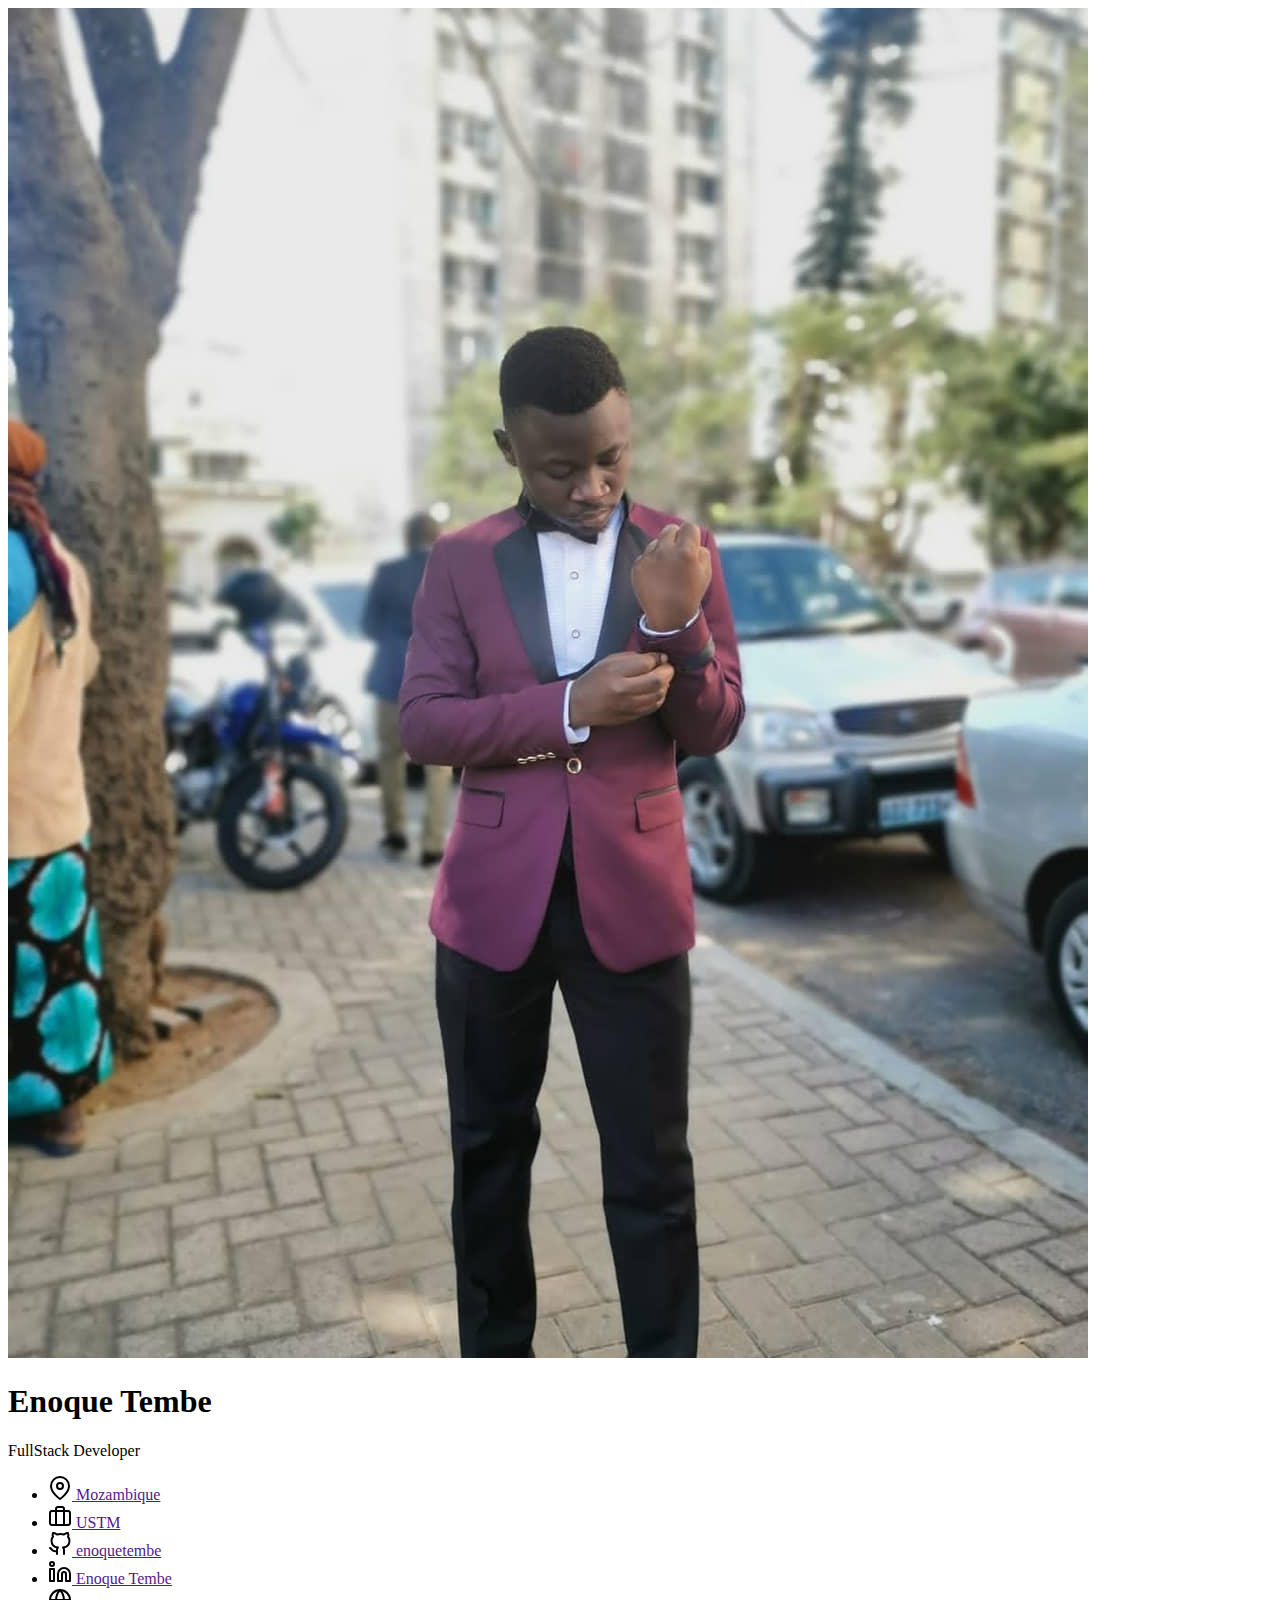
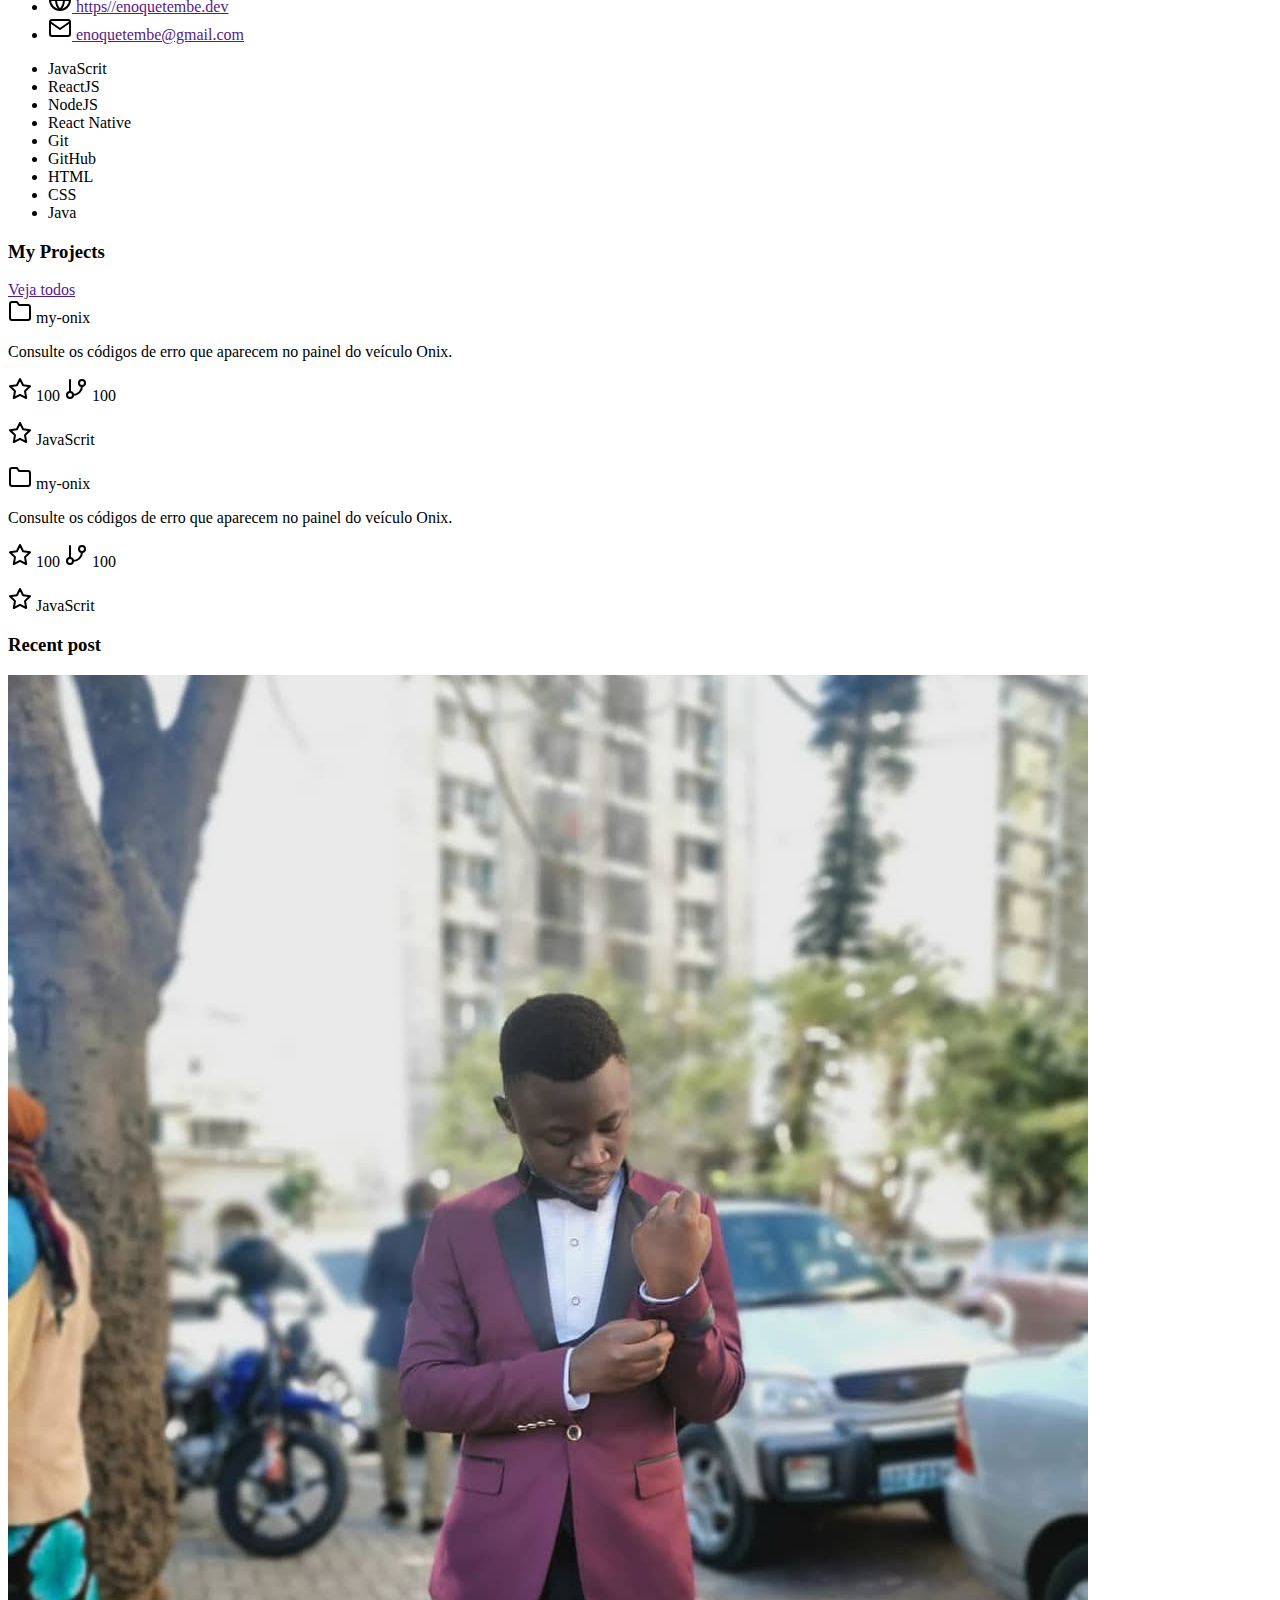
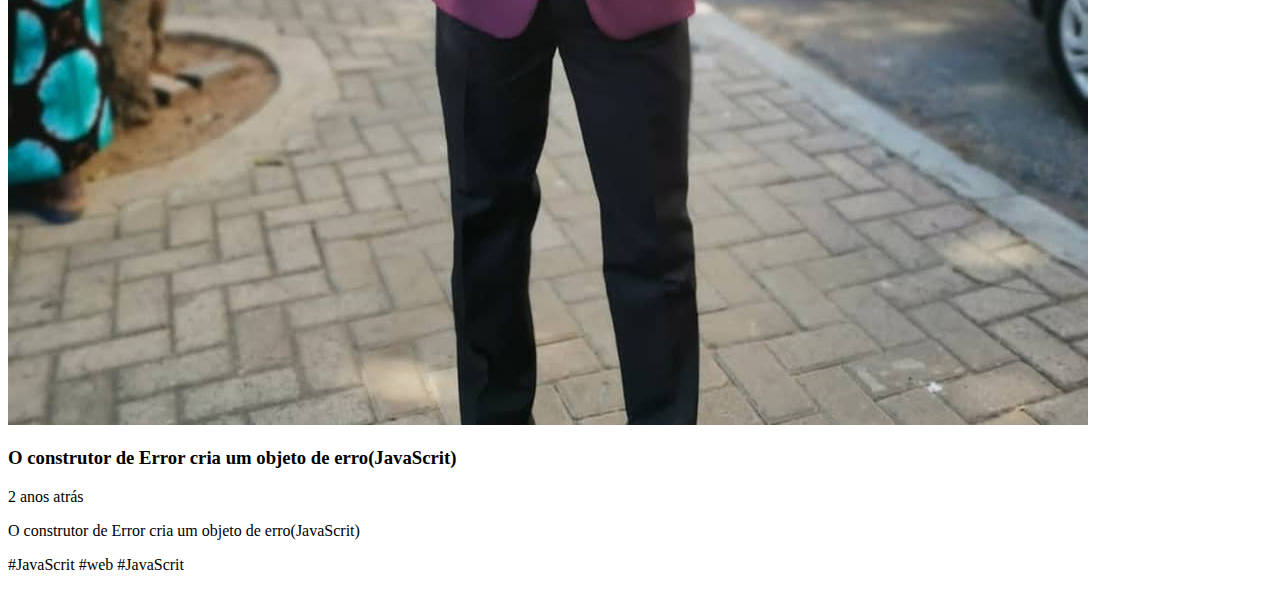
==== Portifolio/index.html @ f6a9cf25 "commit inicial no projecto portifolio" ====
<!DOCTYPE html>
<html lang="en">
<head>
    <meta charset="UTF-8">
    <meta http-equiv="X-UA-Compatible" content="IE=edge">
    <meta name="viewport" content="width=device-width, initial-scale=1.0">
    <title>Enoque Tembe</title>
</head>
<body>
    <div class="container">

        <aside class="side"> <!--Start side-->

            <div class="item profile">
                <div>
                    <img src="./images/photo.jpg" alt="Enoque's profile picture" />
                </div>
                <h1>Enoque Tembe</h1>
                <p>
                    FullStack Developer
                </p>
            </div>

            <div class="item info">
                <ul>
                    <li>
                        <a href=""> <img src="./images/map-pin.svg" alt=""> Mozambique </a>
                    </li>

                    <li>
                        <a href=""> <img src="./images/briefcase.svg" alt=""> USTM </a>
                    </li>

                    <li>
                        <a href=""> <img src="./images/github.svg" alt=""> enoquetembe </a>
                    </li>

                    <li>
                        <a href=""> <img src="./images/linkedin.svg" alt=""> Enoque Tembe </a>
                    </li>

                    <li>
                        <a href=""> <img src="./images/globe.svg" alt=""> https//enoquetembe.dev </a>
                    </li>

                    <li>
                        <a href=""> <img src="./images/mail.svg" alt=""> enoquetembe@gmail.com </a>
                    </li>
                </ul>
                
            </div>
            
            <div class="item tech">
                <ul>
                    <li> JavaScrit </li>
                    <li> ReactJS </li>
                    <li> NodeJS </li>
                    <li> React Native </li>
                    <li> Git </li>
                    <li> GitHub </li>
                    <li> HTML </li>
                    <li> CSS </li>
                    <li> Java </li>
                </ul>
            </div>

        </aside> <!--End side-->

        <main class="main-content"> <!--Start main-->
            <section class="section projects">
                <div class="title">
                    <h3>My Projects</h3>
                    <a href="">Veja todos </a>
                </div>

                <div class="cards"> <!--Start cards-->
                    <div class="project"> <!--Start project-->
                        <header >
                            <img src="./images/folder.svg" alt="">
                            my-onix
                        </header>

                        <div>
                            <p>
                                Consulte os códigos de erro que aparecem no painel do veículo Onix.
                            </p>
                        </div>

                        <div class="github-stats">
                            <p> 
                                <img src="./images/star.svg" alt=""> 100  <img src="./images/git-branch.svg" alt=""> 100 
                            </p>
                            <p> 
                                <img src="./images/star.svg" alt=""> JavaScrit
                            </p> 
                        </div>

                    </div> <!--End project-->

                    <div class="project"> <!--Start project-->
                        <header >
                            <img src="./images/folder.svg" alt="">
                            my-onix
                        </header>

                        <div>
                            <p>
                                Consulte os códigos de erro que aparecem no painel do veículo Onix.
                            </p>
                        </div>

                        <div class="github-stats">
                            <p> 
                                <img src="./images/star.svg" alt=""> 100  <img src="./images/git-branch.svg" alt=""> 100 
                            </p>
                            <p> 
                                <img src="./images/star.svg" alt=""> JavaScrit
                            </p> 
                        </div>

                    </div> <!--End project-->

                </div> <!--End cards-->
                
            </section>

            <section class="section posts">
                <div class="title">
                    <h3>Recent post</h3>
                </div>

                <div class="post">
                    <div>
                        <img src="./images/photo.jpg" alt="">
                    </div>

                    <div class="post-content">
                        <header>
                            <h3>O construtor de Error cria um objeto de erro(JavaScrit)</h3>
                            <p>2 anos atrás</p>
                        </header>

                        <div class="content">
                            <p>
                                O construtor de Error cria um objeto de erro(JavaScrit)
                            </p>

                            <p>
                                #JavaScrit #web #JavaScrit
                            </p>
                        </div>
                    </div>
                </div>
            </section>
        </main> <!--End main-->
    </div>
</body>
</html>
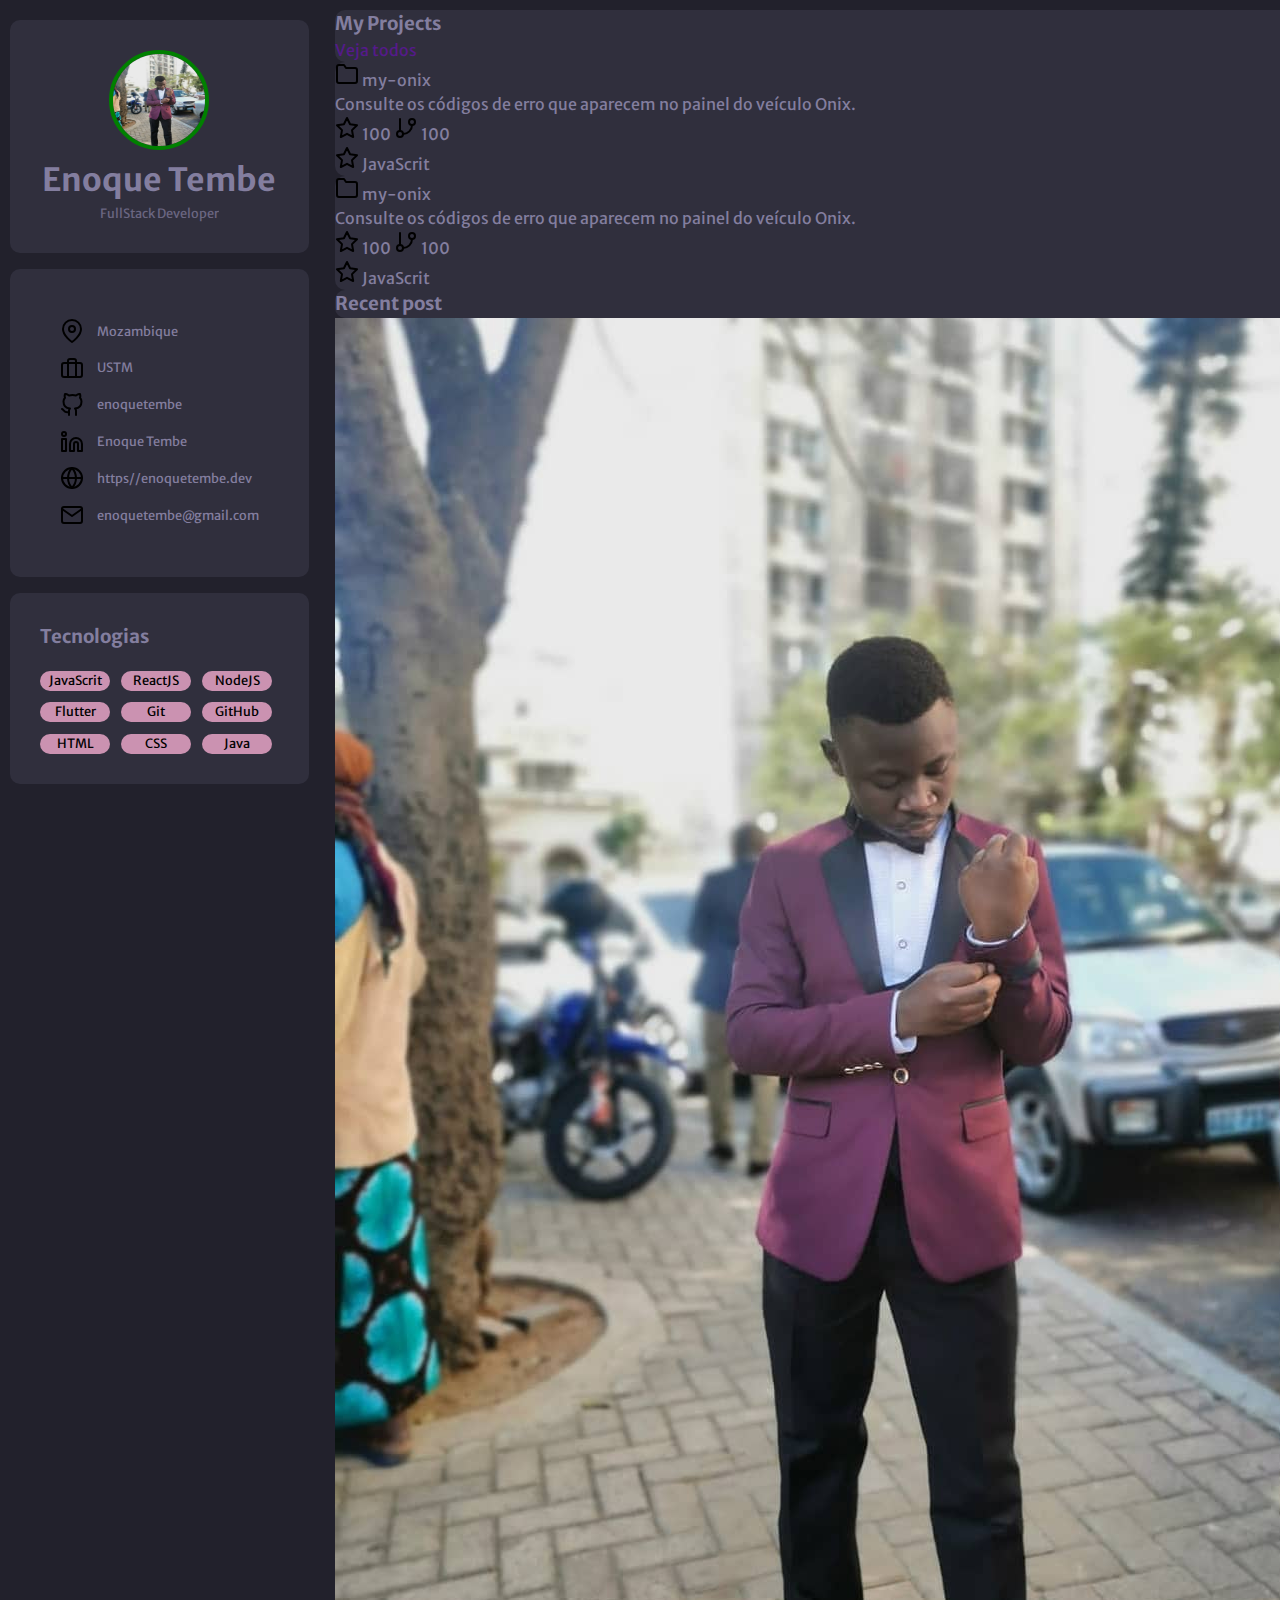
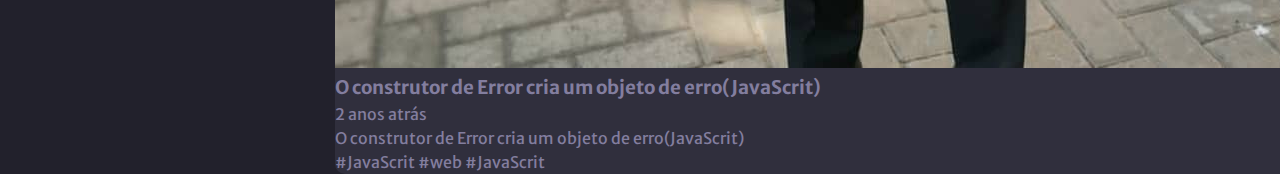
==== commit 7ee1d042: "side bar" ====
--- a/Portifolio/index.html
+++ b/Portifolio/index.html
@@ -4,6 +4,7 @@
     <meta charset="UTF-8">
     <meta http-equiv="X-UA-Compatible" content="IE=edge">
     <meta name="viewport" content="width=device-width, initial-scale=1.0">
+    <link rel="stylesheet" href="./css/style.css">
     <title>Enoque Tembe</title>
 </head>
 <body>
@@ -11,7 +12,7 @@
 
         <aside class="side"> <!--Start side-->
 
-            <div class="item profile">
+            <div class="item profile card">
                 <div>
                     <img src="./images/photo.jpg" alt="Enoque's profile picture" />
                 </div>
@@ -21,7 +22,7 @@
                 </p>
             </div>
 
-            <div class="item info">
+            <div class="item info card">
                 <ul>
                     <li>
                         <a href=""> <img src="./images/map-pin.svg" alt=""> Mozambique </a>
@@ -50,12 +51,15 @@
                 
             </div>
             
-            <div class="item tech">
+            <div class="item tech card">
+                <header>
+                    <h3>Tecnologias</h3>
+                </header>
                 <ul>
                     <li> JavaScrit </li>
                     <li> ReactJS </li>
                     <li> NodeJS </li>
-                    <li> React Native </li>
+                    <li> Flutter </li>
                     <li> Git </li>
                     <li> GitHub </li>
                     <li> HTML </li>
@@ -68,13 +72,14 @@
 
         <main class="main-content"> <!--Start main-->
             <section class="section projects">
-                <div class="title">
+
+                <div class="title card">
                     <h3>My Projects</h3>
                     <a href="">Veja todos </a>
                 </div>
 
                 <div class="cards"> <!--Start cards-->
-                    <div class="project"> <!--Start project-->
+                    <div class="project card"> <!--Start project-->
                         <header >
                             <img src="./images/folder.svg" alt="">
                             my-onix
@@ -97,7 +102,7 @@
 
                     </div> <!--End project-->
 
-                    <div class="project"> <!--Start project-->
+                    <div class="project card"> <!--Start project-->
                         <header >
                             <img src="./images/folder.svg" alt="">
                             my-onix
@@ -125,11 +130,11 @@
             </section>
 
             <section class="section posts">
-                <div class="title">
+                <div class="title card">
                     <h3>Recent post</h3>
                 </div>
 
-                <div class="post">
+                <div class="post card">
                     <div>
                         <img src="./images/photo.jpg" alt="">
                     </div>
--- a/Portifolio/css/style.css
+++ b/Portifolio/css/style.css
@@ -0,0 +1,115 @@
+@import url('https://fonts.googleapis.com/css2?family=Merriweather+Sans:wght@400;500;700&display=swap');
+:root {
+    --body-bg-color: #22212C;
+    --text-color: #837E9F;
+    --bg-cards: #302F3D;
+    --bg-techs: #CB92B1;
+  }
+
+  * {
+    margin: 0;
+    padding: 0;
+    outline: none;
+    text-decoration: none;
+    list-style: none;
+    box-sizing: border-box;
+  }
+
+  body {
+    background-color: var(--body-bg-color);
+    color: var(--text-color);
+    font-family: 'Merriweather Sans', sans-serif;
+    font-size: 16px;
+    line-height: 1.5;
+  }
+
+  .container {
+    max-width: 1400px;
+    width: 100%;
+    margin-inline:auto;
+    margin-top: 10px;
+    display: flex;
+    gap: 1rem;
+   
+  }
+
+  .card {
+    background: var(--bg-cards);
+    border-radius: 10px;
+  }
+
+  .side {
+    display: flex;
+    flex-direction: column;
+    gap: 1rem;
+    margin: 10px;
+  }
+
+  .side .profile {
+    display: flex;
+    flex-direction: column;
+    align-items: center;
+    justify-content: center;
+    flex-basis: 50px;
+    padding: 30px;
+  }
+
+  .side .profile img {
+    width: 100px;
+    height: 100px;
+    border: 4px solid green;
+    border-radius: 50%;
+  }
+
+  .side .profile p {
+    font-size: .8rem;
+    opacity: 70%;
+  }
+
+  .side .info  {
+    display: flex;
+    justify-content: start;
+    align-items: center;
+    font-size: .8rem;
+    padding: 50px;
+  
+  }
+  .side .info ul {
+    display: flex;
+    flex-direction: column;
+    gap: .8rem;
+    justify-content: center;
+  }
+
+  .side .info li a {
+    display: flex;
+    align-items: center;
+    gap: .8rem;
+    color: var(--text-color);
+  }
+
+  .side .info img {
+    color: red;
+  }
+
+  .side .tech {
+    padding: 30px;
+
+  }
+
+  .side .tech ul {
+    display: flex;
+    gap: .7rem;
+    flex-wrap: wrap;
+    margin-top: 20px;
+  }
+
+  .side .tech li {
+    background: var(--bg-techs);
+    border-radius: 10px;
+    flex: 0 0 70px;
+    height: 20px;
+    text-align: center;
+    font-size: .8rem;
+    color: #000;
+  }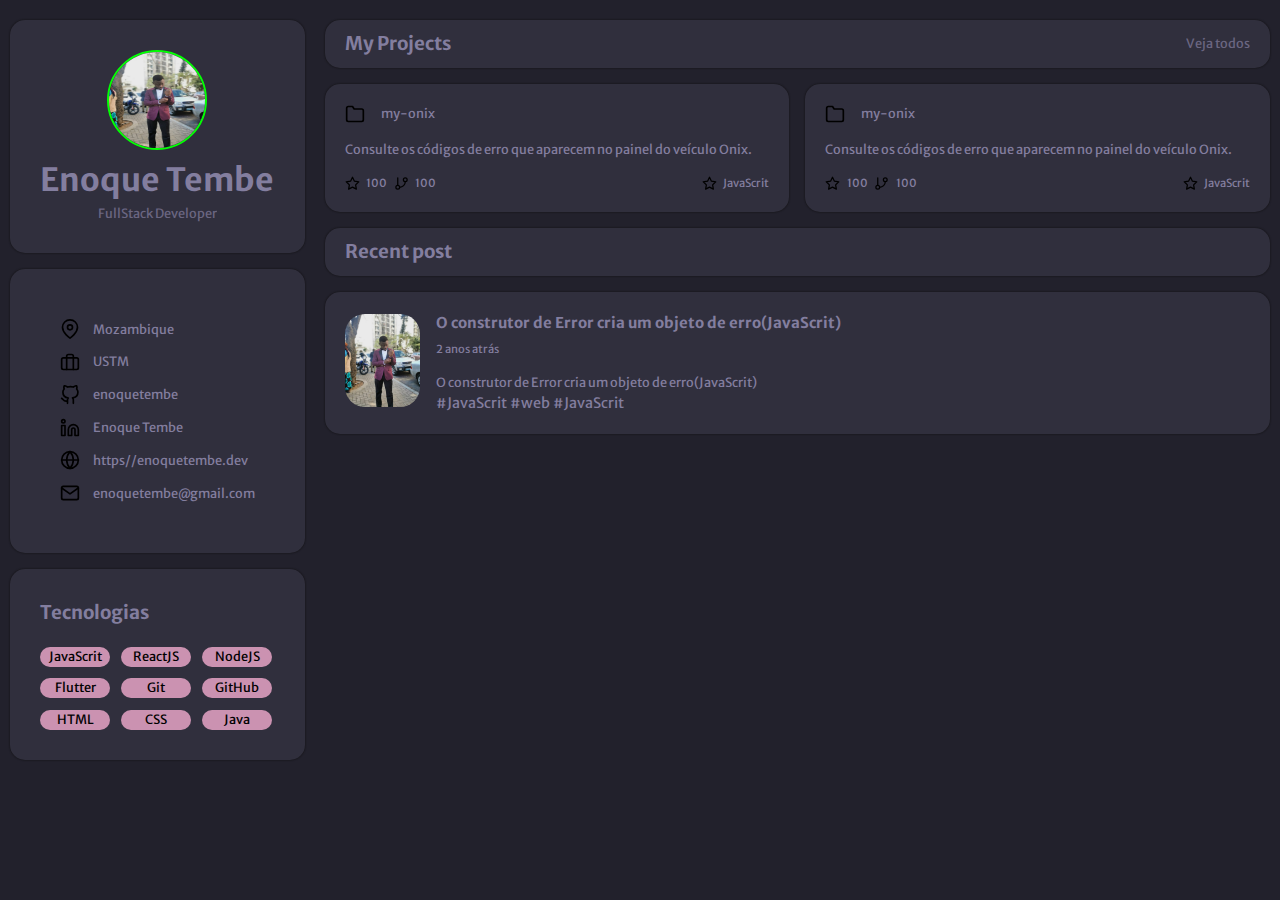
==== commit 5fd332c1: "formatando main" ====
--- a/Portifolio/index.html
+++ b/Portifolio/index.html
@@ -12,7 +12,7 @@
 
         <aside class="side"> <!--Start side-->
 
-            <div class="item profile card">
+            <div class="profile card">
                 <div>
                     <img src="./images/photo.jpg" alt="Enoque's profile picture" />
                 </div>
@@ -22,30 +22,30 @@
                 </p>
             </div>
 
-            <div class="item info card">
+            <div class="info card">
                 <ul>
                     <li>
-                        <a href=""> <img src="./images/map-pin.svg" alt=""> Mozambique </a>
+                        <a href=""> <img src="./images/map-pin.svg" alt="map locanion icon"> Mozambique </a>
                     </li>
 
                     <li>
-                        <a href=""> <img src="./images/briefcase.svg" alt=""> USTM </a>
+                        <a href=""> <img src="./images/briefcase.svg" alt="Work icon"> USTM </a>
                     </li>
 
                     <li>
-                        <a href=""> <img src="./images/github.svg" alt=""> enoquetembe </a>
+                        <a href=""> <img src="./images/github.svg" alt="github icon"> enoquetembe </a>
                     </li>
 
                     <li>
-                        <a href=""> <img src="./images/linkedin.svg" alt=""> Enoque Tembe </a>
+                        <a href=""> <img src="./images/linkedin.svg" alt="linkedin icon"> Enoque Tembe </a>
                     </li>
 
                     <li>
-                        <a href=""> <img src="./images/globe.svg" alt=""> https//enoquetembe.dev </a>
+                        <a href=""> <img src="./images/globe.svg" alt="internet icon"> https//enoquetembe.dev </a>
                     </li>
 
                     <li>
-                        <a href=""> <img src="./images/mail.svg" alt=""> enoquetembe@gmail.com </a>
+                        <a href=""> <img src="./images/mail.svg" alt="mail icon"> enoquetembe@gmail.com </a>
                     </li>
                 </ul>
                 
@@ -71,88 +71,92 @@
         </aside> <!--End side-->
 
         <main class="main-content"> <!--Start main-->
-            <section class="section projects">
-
-                <div class="title card">
-                    <h3>My Projects</h3>
-                    <a href="">Veja todos </a>
-                </div>
+            <section class="section">
 
                 <div class="cards"> <!--Start cards-->
-                    <div class="project card"> <!--Start project-->
-                        <header >
-                            <img src="./images/folder.svg" alt="">
-                            my-onix
-                        </header>
-
-                        <div>
-                            <p>
-                                Consulte os códigos de erro que aparecem no painel do veículo Onix.
-                            </p>
-                        </div>
-
-                        <div class="github-stats">
-                            <p> 
-                                <img src="./images/star.svg" alt=""> 100  <img src="./images/git-branch.svg" alt=""> 100 
-                            </p>
-                            <p> 
-                                <img src="./images/star.svg" alt=""> JavaScrit
-                            </p> 
-                        </div>
-
-                    </div> <!--End project-->
-
-                    <div class="project card"> <!--Start project-->
-                        <header >
-                            <img src="./images/folder.svg" alt="">
-                            my-onix
-                        </header>
-
-                        <div>
-                            <p>
-                                Consulte os códigos de erro que aparecem no painel do veículo Onix.
-                            </p>
-                        </div>
-
-                        <div class="github-stats">
-                            <p> 
-                                <img src="./images/star.svg" alt=""> 100  <img src="./images/git-branch.svg" alt=""> 100 
-                            </p>
-                            <p> 
-                                <img src="./images/star.svg" alt=""> JavaScrit
-                            </p> 
-                        </div>
-
-                    </div> <!--End project-->
-
-                </div> <!--End cards-->
+                    <div class="title card">
+                        <h3>My Projects</h3>
+                        <a href="">Veja todos </a>
+                    </div>
+    
+                    <div class=" projects"> 
+                        <div class="project card"> <!--Start project-->
+                            <header >
+                                <img src="./images/folder.svg" alt="folder icon">
+                                my-onix
+                            </header>
+    
+                            <div>
+                                <p>
+                                    Consulte os códigos de erro que aparecem no painel do veículo Onix.
+                                </p>
+                            </div>
+    
+                            <div class="github-stats">
+                                <p> 
+                                    <img src="./images/star.svg" alt="star icon"> 100  <img src="./images/git-branch.svg" alt="git branch icon"> 100 
+                                </p>
+                                <p> 
+                                    <img src="./images/star.svg" alt="star icon"> JavaScrit
+                                </p> 
+                            </div>
+    
+                        </div> <!--End project-->
+    
+                        <div class="project card"> <!--Start project-->
+                            <header >
+                                <img src="./images/folder.svg" alt="folder icon">
+                                my-onix
+                            </header>
+    
+                            <div>
+                                <p>
+                                    Consulte os códigos de erro que aparecem no painel do veículo Onix.
+                                </p>
+                            </div>
+    
+                            <div class="github-stats">
+                                <p> 
+                                    <img src="./images/star.svg" alt=""> 100  <img src="./images/git-branch.svg" alt="git branch icon"> 100 
+                                </p>
+                                <p> 
+                                    <img src="./images/star.svg" alt=" star icon"> JavaScrit
+                                </p> 
+                            </div>
+    
+                        </div> <!--End project-->
+    
+                    </div> <!--End cards-->
+                </div>
                 
             </section>
 
             <section class="section posts">
-                <div class="title card">
-                    <h3>Recent post</h3>
-                </div>
-
-                <div class="post card">
-                    <div>
-                        <img src="./images/photo.jpg" alt="">
+                <div class="cards">
+                    <div class="title card">
+                        <h3>Recent post</h3>
                     </div>
-
-                    <div class="post-content">
-                        <header>
-                            <h3>O construtor de Error cria um objeto de erro(JavaScrit)</h3>
-                            <p>2 anos atrás</p>
-                        </header>
-
-                        <div class="content">
-                            <p>
-                                O construtor de Error cria um objeto de erro(JavaScrit)
-                            </p>
-
-                            <p>
-                                #JavaScrit #web #JavaScrit
-                            </p>
+    
+                    <div class="post card">
+                        <div>
+                            <img src="./images/photo.jpg" alt="enoques picture">
+                        </div>
+    
+                        <div class="post-content">
+                            <header>
+                                <h3>O construtor de Error cria um objeto de erro(JavaScrit)</h3>
+                                <p>2 anos atrás</p>
+                            </header>
+    
+                            <div class="content">
+                                <p>
+                                    O construtor de Error cria um objeto de erro(JavaScrit)
+                                </p>
+    
+                                <p class="tag">
+                                    #JavaScrit #web #JavaScrit
+                                </p>
+                            </div>
                         </div>
                     </div>
                 </div>
--- a/Portifolio/css/style.css
+++ b/Portifolio/css/style.css
@@ -29,13 +29,12 @@
     margin-inline:auto;
     margin-top: 10px;
     display: flex;
-    gap: 1rem;
-   
   }
 
   .card {
     background: var(--bg-cards);
-    border-radius: 10px;
+    border-radius: 15px;
+    box-shadow: 0 0 2px rgb(14, 13, 13);
   }
 
   .side {
@@ -43,6 +42,7 @@
     flex-direction: column;
     gap: 1rem;
     margin: 10px;
+    flex: 1;
   }
 
   .side .profile {
@@ -57,7 +57,7 @@
   .side .profile img {
     width: 100px;
     height: 100px;
-    border: 4px solid green;
+    border: 2px solid rgb(3, 255, 3);
     border-radius: 50%;
   }
 
@@ -74,6 +74,10 @@
     padding: 50px;
   
   }
+
+  .side .info img{
+    width: 20px;
+  }
   .side .info ul {
     display: flex;
     flex-direction: column;
@@ -86,10 +90,6 @@
     align-items: center;
     gap: .8rem;
     color: var(--text-color);
-  }
-
-  .side .info img {
-    color: red;
   }
 
   .side .tech {
@@ -112,4 +112,123 @@
     text-align: center;
     font-size: .8rem;
     color: #000;
+  }
+
+  .main-content {
+    display: flex;
+    flex-direction: column;
+    gap: 1rem;
+    margin: 10px;
+    flex: 4;
+  }
+
+  .section .cards {
+    display: flex;
+    flex-direction: column;
+    gap: 1rem;
+    
+  }
+
+  .section .cards .title {
+    display: flex;
+    justify-content: space-between;
+    align-items: center;
+    padding: 10px 20px 10px 20px;
+  }
+  .section .cards .title:hover {
+    box-shadow: 0 0 2px var(--text-color);
+  }
+
+  .section .cards .title a  {
+    color: var(--text-color);
+    opacity: 70%;
+    font-size: .8rem;
+  }
+
+  .section .cards .title a:hover {
+    opacity: 100%;
+
+  }
+
+  .section .projects {
+    display: flex;
+    gap: 1rem;
+  }
+
+  .section .projects .project {
+    max-width: 490px;
+    width: 100%;
+    display: flex;
+    flex-direction: column;
+    gap: 1rem;
+    font-size: .8rem;
+    padding: 20px;
+    cursor: pointer;
+    transition: all 0.3s ease; 
+  }
+
+  .section .projects .project:hover {
+    box-shadow: 0 0 5px var(--bg-techs);
+  }
+
+
+  .section .projects .project header {
+    display: flex;
+    gap: 1rem;
+  }
+
+  .section .projects .project header img {
+    width: 20px;
+  }
+
+  .section .projects .project .github-stats {
+    display: flex;
+    justify-content: space-between;
+    align-items: center;
+    font-size: .7rem;
+  }
+
+  .section .projects .project .github-stats img {
+    width: 15px;
+  }
+
+  .section .projects .project .github-stats  p {
+    display: flex;
+    align-items: center;
+    gap: .4rem;
+  }
+
+  .section .post img {
+    width: 75px;
+    border-radius: 20px;
+  }
+
+  .section .post {
+    padding: 20px;
+    display: flex;
+    align-items: center;
+    gap: 1rem;
+    font-size: .8rem;
+    cursor: pointer;
+  }
+  .section .post:hover {
+    box-shadow: 0 0 5px var(--bg-techs);
+  }
+  .section .post .post-content {
+    display: flex;
+    flex-direction: column;
+    gap: 1rem;
+  }
+
+  section .post .post-content header p {
+    font-size: .7rem;
+    margin-top: 6px;
+  }
+
+  section .post .post-content .content {
+    font-size: .8rem;
+  }
+
+  section .post .post-content .content .tag{
+    font-size: .9rem;
   }